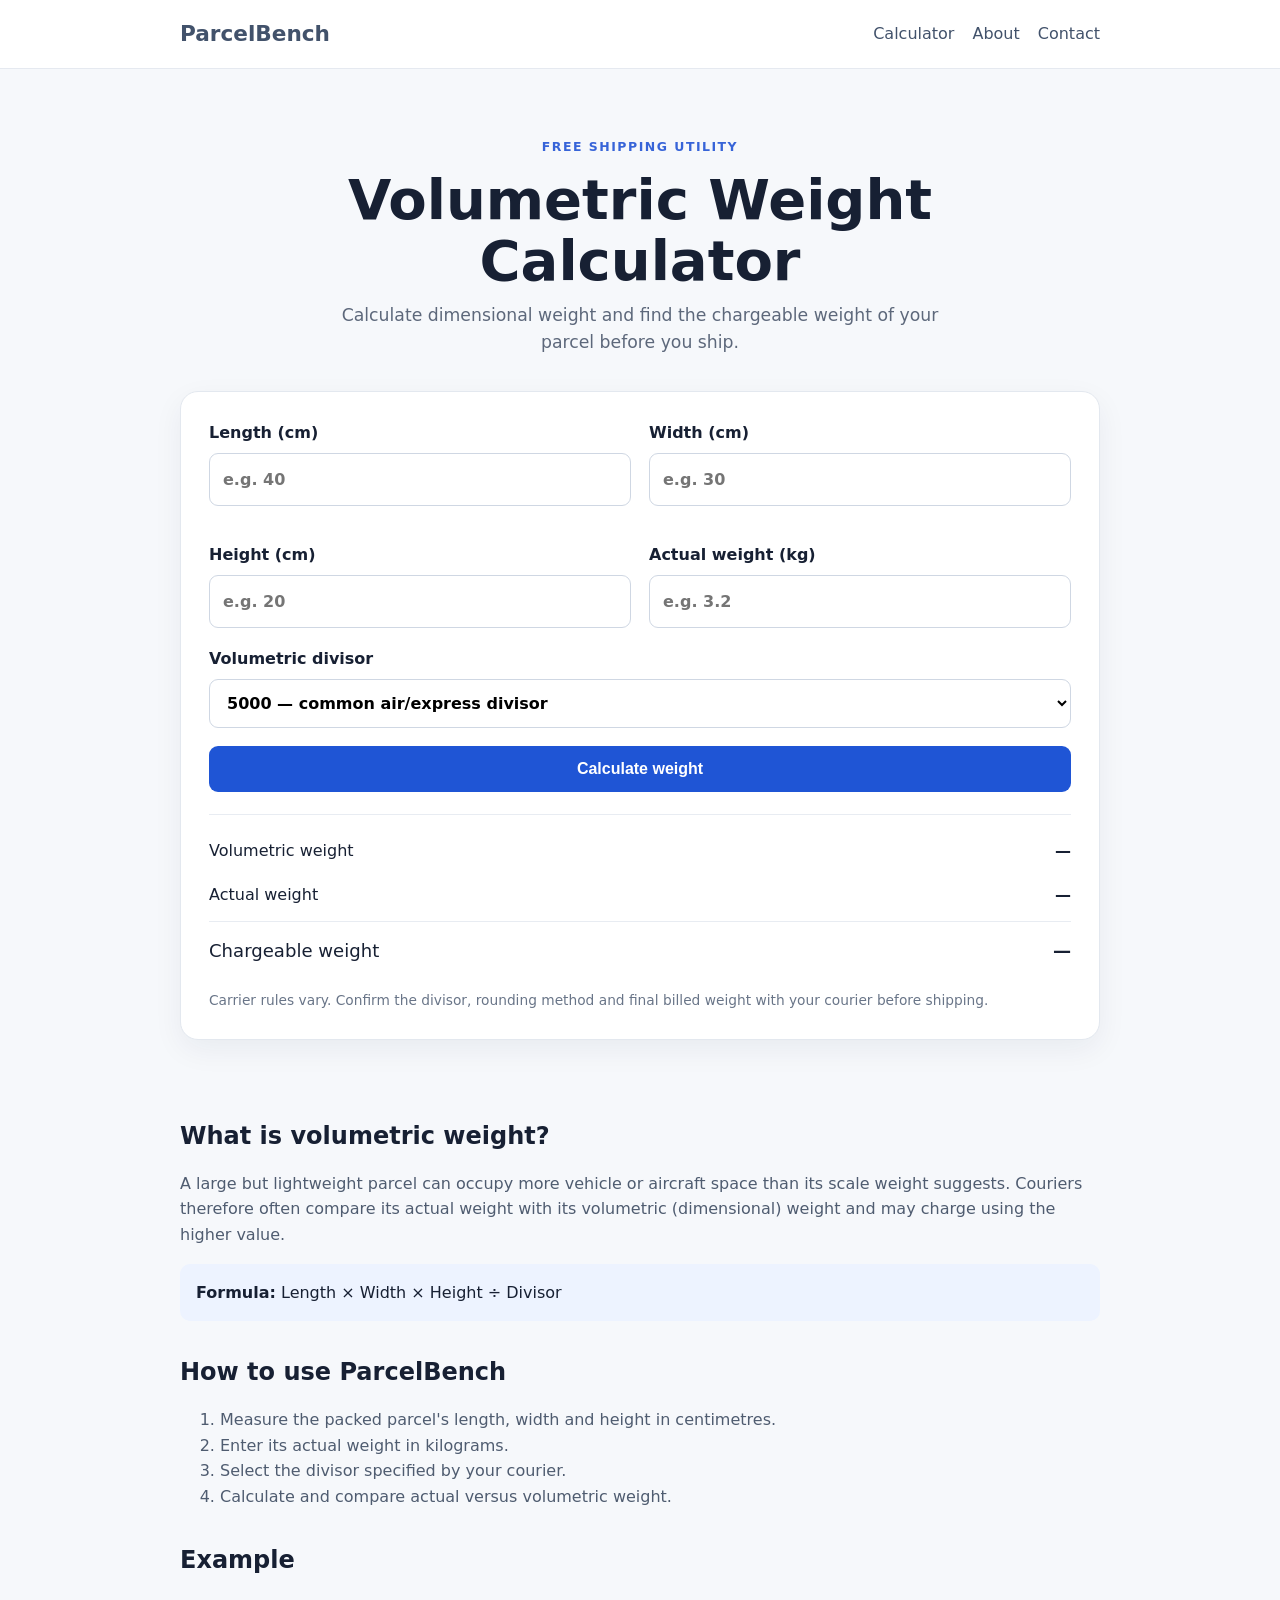
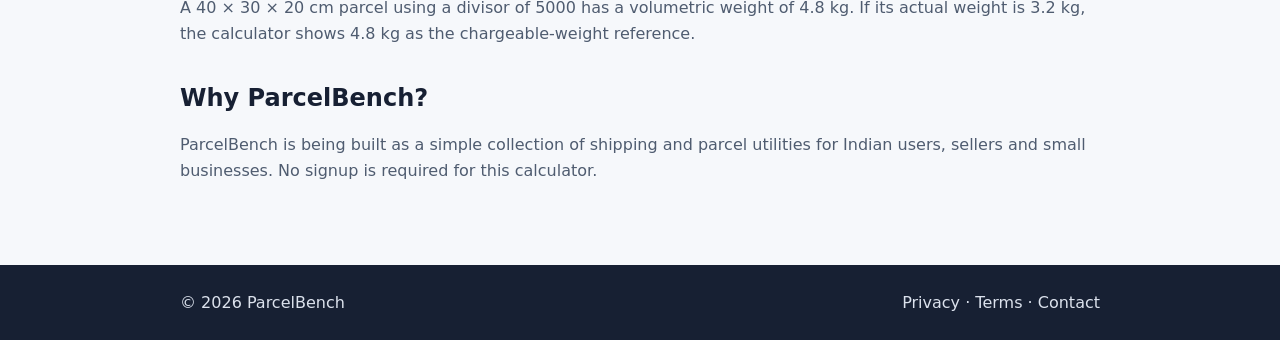
==== index.html @ e7655ba0 "Add files via upload" ====
<!doctype html>
<html lang="en-IN">
<head>
  <meta charset="utf-8">
  <meta name="viewport" content="width=device-width,initial-scale=1">
  <title>Volumetric Weight Calculator India | ParcelBench</title>
  <meta name="description" content="Free volumetric and chargeable weight calculator for parcels and courier shipments in India. Compare actual and dimensional weight instantly.">
  <link rel="canonical" href="https://parcelbench.in/">
  <link rel="stylesheet" href="styles.css">
</head>
<body>
<header><div class="wrap nav"><a class="brand" href="/">ParcelBench</a><nav><a href="#calculator">Calculator</a><a href="about.html">About</a><a href="contact.html">Contact</a></nav></div></header>
<main>
<section class="hero wrap">
  <span class="eyebrow">FREE SHIPPING UTILITY</span>
  <h1>Volumetric Weight Calculator</h1>
  <p>Calculate dimensional weight and find the chargeable weight of your parcel before you ship.</p>
</section>
<section id="calculator" class="wrap">
<div class="card calculator">
  <div class="grid">
    <label>Length (cm)<input id="length" type="number" min="0" step="0.01" placeholder="e.g. 40"></label>
    <label>Width (cm)<input id="width" type="number" min="0" step="0.01" placeholder="e.g. 30"></label>
    <label>Height (cm)<input id="height" type="number" min="0" step="0.01" placeholder="e.g. 20"></label>
    <label>Actual weight (kg)<input id="actual" type="number" min="0" step="0.01" placeholder="e.g. 3.2"></label>
  </div>
  <label>Volumetric divisor
    <select id="divisor">
      <option value="5000">5000 — common air/express divisor</option>
      <option value="6000">6000 — alternative courier divisor</option>
      <option value="4000">4000 — custom/common carrier divisor</option>
    </select>
  </label>
  <button id="calculate">Calculate weight</button>
  <div id="result" class="result" aria-live="polite">
    <div><span>Volumetric weight</span><strong id="vol">—</strong></div>
    <div><span>Actual weight</span><strong id="act">—</strong></div>
    <div class="charge"><span>Chargeable weight</span><strong id="charge">—</strong></div>
  </div>
  <p class="note">Carrier rules vary. Confirm the divisor, rounding method and final billed weight with your courier before shipping.</p>
</div>
</section>
<section class="wrap content">
<h2>What is volumetric weight?</h2>
<p>A large but lightweight parcel can occupy more vehicle or aircraft space than its scale weight suggests. Couriers therefore often compare its actual weight with its volumetric (dimensional) weight and may charge using the higher value.</p>
<div class="formula"><strong>Formula:</strong> Length × Width × Height ÷ Divisor</div>
<h2>How to use ParcelBench</h2>
<ol><li>Measure the packed parcel's length, width and height in centimetres.</li><li>Enter its actual weight in kilograms.</li><li>Select the divisor specified by your courier.</li><li>Calculate and compare actual versus volumetric weight.</li></ol>
<h2>Example</h2>
<p>A 40 × 30 × 20 cm parcel using a divisor of 5000 has a volumetric weight of 4.8 kg. If its actual weight is 3.2 kg, the calculator shows 4.8 kg as the chargeable-weight reference.</p>
<h2>Why ParcelBench?</h2>
<p>ParcelBench is being built as a simple collection of shipping and parcel utilities for Indian users, sellers and small businesses. No signup is required for this calculator.</p>
</section>
</main>
<footer><div class="wrap"><span>© 2026 ParcelBench</span><span><a href="privacy.html">Privacy</a> · <a href="terms.html">Terms</a> · <a href="contact.html">Contact</a></span></div></footer>
<script src="app.js"></script>
</body></html>
---- styles.css ----
*{box-sizing:border-box}body{margin:0;font-family:Inter,system-ui,-apple-system,Segoe UI,Roboto,Arial,sans-serif;color:#172033;background:#f6f8fb;line-height:1.6}.wrap{max-width:960px;margin:auto;padding:0 20px}header{background:#fff;border-bottom:1px solid #e5e9f0}.nav{height:68px;display:flex;align-items:center;justify-content:space-between}.brand{font-size:1.35rem;font-weight:800;color:#172033;text-decoration:none}.nav nav{display:flex;gap:18px}.nav a,footer a{color:#42526b;text-decoration:none}.hero{text-align:center;padding-top:64px;padding-bottom:34px}.eyebrow{font-size:.78rem;font-weight:800;letter-spacing:.12em;color:#3764d8}.hero h1{font-size:clamp(2rem,6vw,3.5rem);line-height:1.1;margin:10px 0}.hero p{font-size:1.08rem;color:#5d687b;max-width:650px;margin:auto}.card{background:#fff;border:1px solid #e3e8ef;border-radius:18px;box-shadow:0 10px 30px rgba(20,35,60,.06)}.calculator{padding:28px}.grid{display:grid;grid-template-columns:repeat(2,1fr);gap:18px}label{display:block;font-weight:700;margin-bottom:18px}input,select{display:block;width:100%;margin-top:7px;padding:13px;border:1px solid #cfd7e3;border-radius:9px;background:#fff;font:inherit}button{width:100%;padding:14px;border:0;border-radius:9px;background:#1f55d5;color:#fff;font-size:1rem;font-weight:800;cursor:pointer}.result{margin-top:22px;border-top:1px solid #e8ecf2;padding-top:14px}.result div{display:flex;justify-content:space-between;padding:9px 0}.result .charge{font-size:1.13rem;border-top:1px solid #e8ecf2;margin-top:5px;padding-top:15px}.note{font-size:.86rem;color:#697588;margin-bottom:0}.content{padding-top:45px;padding-bottom:65px}.content h2{margin-top:36px;line-height:1.25}.formula{background:#edf3ff;padding:16px;border-radius:10px}.content p,.content li{color:#4f5c70}footer{background:#172033;color:#dce2ed;padding:25px 0}footer .wrap{display:flex;justify-content:space-between;gap:20px}footer a{color:#dce2ed}@media(max-width:620px){.grid{grid-template-columns:1fr}.nav nav a:first-child{display:none}.calculator{padding:20px}.hero{padding-top:45px}footer .wrap{flex-direction:column}}
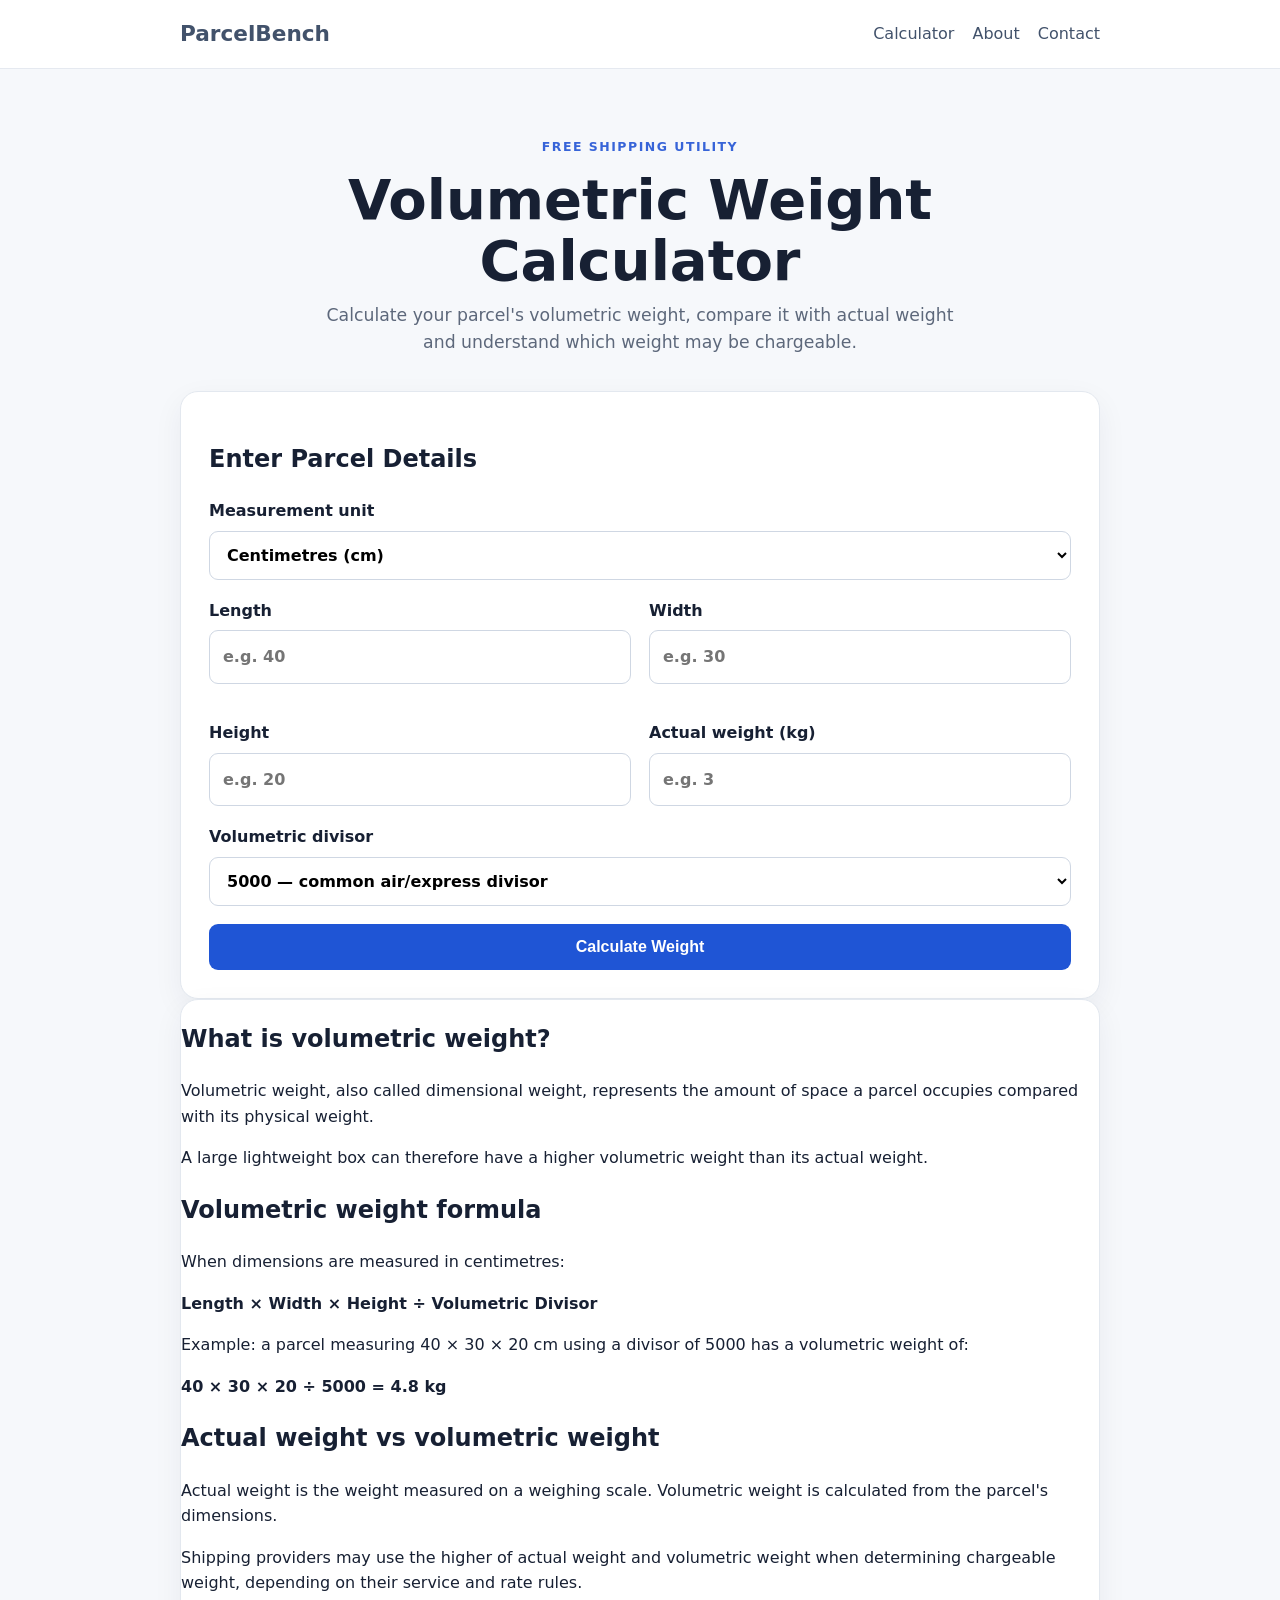
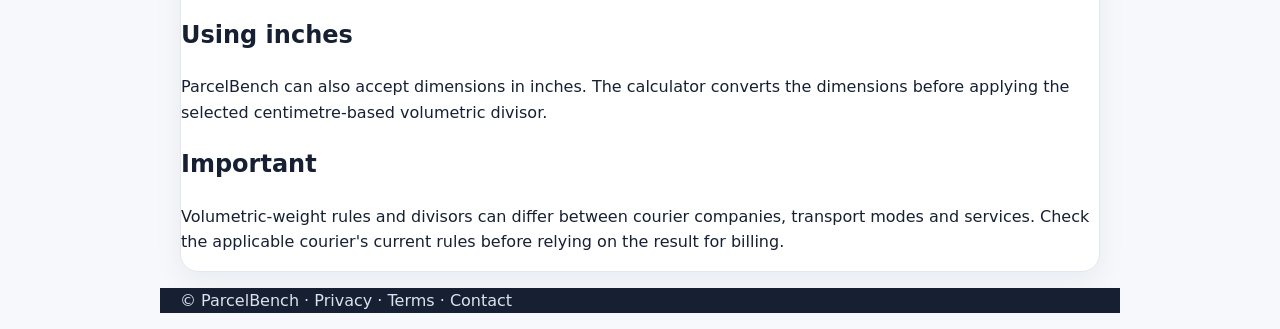
==== commit 3d16951e: "Update index.html" ====
--- a/index.html
+++ b/index.html
@@ -3,55 +3,332 @@
 <head>
   <meta charset="utf-8">
   <meta name="viewport" content="width=device-width,initial-scale=1">
+
   <title>Volumetric Weight Calculator India | ParcelBench</title>
-  <meta name="description" content="Free volumetric and chargeable weight calculator for parcels and courier shipments in India. Compare actual and dimensional weight instantly.">
+
+  <meta name="description"
+    content="Free volumetric weight and chargeable weight calculator for parcels. Enter dimensions and actual weight to compare actual vs volumetric weight. Supports cm and inches.">
+
   <link rel="canonical" href="https://parcelbench.in/">
   <link rel="stylesheet" href="styles.css">
 </head>
+
 <body>
-<header><div class="wrap nav"><a class="brand" href="/">ParcelBench</a><nav><a href="#calculator">Calculator</a><a href="about.html">About</a><a href="contact.html">Contact</a></nav></div></header>
+
+<header>
+  <div class="wrap nav">
+    <a class="brand" href="/">ParcelBench</a>
+
+    <nav>
+      <a href="#calculator">Calculator</a>
+      <a href="about.html">About</a>
+      <a href="contact.html">Contact</a>
+    </nav>
+  </div>
+</header>
+
 <main>
-<section class="hero wrap">
-  <span class="eyebrow">FREE SHIPPING UTILITY</span>
-  <h1>Volumetric Weight Calculator</h1>
-  <p>Calculate dimensional weight and find the chargeable weight of your parcel before you ship.</p>
-</section>
-<section id="calculator" class="wrap">
-<div class="card calculator">
-  <div class="grid">
-    <label>Length (cm)<input id="length" type="number" min="0" step="0.01" placeholder="e.g. 40"></label>
-    <label>Width (cm)<input id="width" type="number" min="0" step="0.01" placeholder="e.g. 30"></label>
-    <label>Height (cm)<input id="height" type="number" min="0" step="0.01" placeholder="e.g. 20"></label>
-    <label>Actual weight (kg)<input id="actual" type="number" min="0" step="0.01" placeholder="e.g. 3.2"></label>
-  </div>
-  <label>Volumetric divisor
-    <select id="divisor">
-      <option value="5000">5000 — common air/express divisor</option>
-      <option value="6000">6000 — alternative courier divisor</option>
-      <option value="4000">4000 — custom/common carrier divisor</option>
-    </select>
-  </label>
-  <button id="calculate">Calculate weight</button>
-  <div id="result" class="result" aria-live="polite">
-    <div><span>Volumetric weight</span><strong id="vol">—</strong></div>
-    <div><span>Actual weight</span><strong id="act">—</strong></div>
-    <div class="charge"><span>Chargeable weight</span><strong id="charge">—</strong></div>
-  </div>
-  <p class="note">Carrier rules vary. Confirm the divisor, rounding method and final billed weight with your courier before shipping.</p>
-</div>
-</section>
-<section class="wrap content">
-<h2>What is volumetric weight?</h2>
-<p>A large but lightweight parcel can occupy more vehicle or aircraft space than its scale weight suggests. Couriers therefore often compare its actual weight with its volumetric (dimensional) weight and may charge using the higher value.</p>
-<div class="formula"><strong>Formula:</strong> Length × Width × Height ÷ Divisor</div>
-<h2>How to use ParcelBench</h2>
-<ol><li>Measure the packed parcel's length, width and height in centimetres.</li><li>Enter its actual weight in kilograms.</li><li>Select the divisor specified by your courier.</li><li>Calculate and compare actual versus volumetric weight.</li></ol>
-<h2>Example</h2>
-<p>A 40 × 30 × 20 cm parcel using a divisor of 5000 has a volumetric weight of 4.8 kg. If its actual weight is 3.2 kg, the calculator shows 4.8 kg as the chargeable-weight reference.</p>
-<h2>Why ParcelBench?</h2>
-<p>ParcelBench is being built as a simple collection of shipping and parcel utilities for Indian users, sellers and small businesses. No signup is required for this calculator.</p>
-</section>
+
+  <section class="hero wrap">
+    <span class="eyebrow">FREE SHIPPING UTILITY</span>
+
+    <h1>Volumetric Weight Calculator</h1>
+
+    <p>
+      Calculate your parcel's volumetric weight, compare it with
+      actual weight and understand which weight may be chargeable.
+    </p>
+  </section>
+
+
+  <section id="calculator" class="wrap">
+
+    <div class="card calculator">
+
+      <h2>Enter Parcel Details</h2>
+
+      <label>
+        Measurement unit
+        <select id="unit">
+          <option value="cm">Centimetres (cm)</option>
+          <option value="in">Inches (in)</option>
+        </select>
+      </label>
+
+      <div class="grid">
+
+        <label>
+          Length
+          <input id="length" type="number" min="0" step="0.01"
+            placeholder="e.g. 40">
+        </label>
+
+        <label>
+          Width
+          <input id="width" type="number" min="0" step="0.01"
+            placeholder="e.g. 30">
+        </label>
+
+        <label>
+          Height
+          <input id="height" type="number" min="0" step="0.01"
+            placeholder="e.g. 20">
+        </label>
+
+        <label>
+          Actual weight (kg)
+          <input id="actual" type="number" min="0" step="0.01"
+            placeholder="e.g. 3">
+        </label>
+
+      </div>
+
+
+      <label>
+        Volumetric divisor
+
+        <select id="divisor">
+          <option value="5000">5000 — common air/express divisor</option>
+          <option value="6000">6000 — alternative divisor</option>
+          <option value="custom">Custom divisor</option>
+        </select>
+      </label>
+
+
+      <div id="customDivisorBox" style="display:none;">
+        <label>
+          Custom divisor
+          <input id="customDivisor" type="number" min="1"
+            placeholder="Enter divisor">
+        </label>
+      </div>
+
+
+      <button id="calculateBtn" type="button">
+        Calculate Weight
+      </button>
+
+
+      <div id="result" style="display:none; margin-top:24px;">
+
+        <h2>Your Parcel Result</h2>
+
+        <p>
+          Actual weight:
+          <strong id="actualResult"></strong>
+        </p>
+
+        <p>
+          Volumetric weight:
+          <strong id="volumetricResult"></strong>
+        </p>
+
+        <p>
+          Chargeable weight:
+          <strong id="chargeableResult"></strong>
+        </p>
+
+        <div class="note">
+          <strong>Why?</strong>
+          <span id="reasonResult"></span>
+        </div>
+
+      </div>
+
+    </div>
+
+  </section>
+
+
+  <section class="wrap">
+
+    <div class="card">
+
+      <h2>What is volumetric weight?</h2>
+
+      <p>
+        Volumetric weight, also called dimensional weight, represents
+        the amount of space a parcel occupies compared with its
+        physical weight.
+      </p>
+
+      <p>
+        A large lightweight box can therefore have a higher
+        volumetric weight than its actual weight.
+      </p>
+
+
+      <h2>Volumetric weight formula</h2>
+
+      <p>
+        When dimensions are measured in centimetres:
+      </p>
+
+      <p>
+        <strong>
+          Length × Width × Height ÷ Volumetric Divisor
+        </strong>
+      </p>
+
+      <p>
+        Example: a parcel measuring 40 × 30 × 20 cm using a divisor
+        of 5000 has a volumetric weight of:
+      </p>
+
+      <p>
+        <strong>40 × 30 × 20 ÷ 5000 = 4.8 kg</strong>
+      </p>
+
+
+      <h2>Actual weight vs volumetric weight</h2>
+
+      <p>
+        Actual weight is the weight measured on a weighing scale.
+        Volumetric weight is calculated from the parcel's dimensions.
+      </p>
+
+      <p>
+        Shipping providers may use the higher of actual weight and
+        volumetric weight when determining chargeable weight,
+        depending on their service and rate rules.
+      </p>
+
+
+      <h2>Using inches</h2>
+
+      <p>
+        ParcelBench can also accept dimensions in inches. The
+        calculator converts the dimensions before applying the
+        selected centimetre-based volumetric divisor.
+      </p>
+
+
+      <h2>Important</h2>
+
+      <p>
+        Volumetric-weight rules and divisors can differ between
+        courier companies, transport modes and services. Check the
+        applicable courier's current rules before relying on the
+        result for billing.
+      </p>
+
+    </div>
+
+  </section>
+
 </main>
-<footer><div class="wrap"><span>© 2026 ParcelBench</span><span><a href="privacy.html">Privacy</a> · <a href="terms.html">Terms</a> · <a href="contact.html">Contact</a></span></div></footer>
-<script src="app.js"></script>
-</body></html>+
+
+<footer class="wrap">
+  <p>
+    © ParcelBench ·
+    <a href="privacy.html">Privacy</a> ·
+    <a href="terms.html">Terms</a> ·
+    <a href="contact.html">Contact</a>
+  </p>
+</footer>
+
+
+<script>
+const unit = document.getElementById("unit");
+const divisorSelect = document.getElementById("divisor");
+const customBox = document.getElementById("customDivisorBox");
+
+divisorSelect.addEventListener("change", function () {
+  customBox.style.display =
+    divisorSelect.value === "custom" ? "block" : "none";
+});
+
+
+document.getElementById("calculateBtn").addEventListener("click", function () {
+
+  let length = parseFloat(document.getElementById("length").value);
+  let width = parseFloat(document.getElementById("width").value);
+  let height = parseFloat(document.getElementById("height").value);
+  let actual = parseFloat(document.getElementById("actual").value);
+
+  if (
+    !Number.isFinite(length) ||
+    !Number.isFinite(width) ||
+    !Number.isFinite(height) ||
+    !Number.isFinite(actual) ||
+    length <= 0 ||
+    width <= 0 ||
+    height <= 0 ||
+    actual <= 0
+  ) {
+    alert("Please enter valid parcel dimensions and actual weight.");
+    return;
+  }
+
+
+  if (unit.value === "in") {
+    length *= 2.54;
+    width *= 2.54;
+    height *= 2.54;
+  }
+
+
+  let divisor;
+
+  if (divisorSelect.value === "custom") {
+    divisor = parseFloat(
+      document.getElementById("customDivisor").value
+    );
+  } else {
+    divisor = parseFloat(divisorSelect.value);
+  }
+
+
+  if (!Number.isFinite(divisor) || divisor <= 0) {
+    alert("Please enter a valid volumetric divisor.");
+    return;
+  }
+
+
+  const volumetric = (length * width * height) / divisor;
+  const chargeable = Math.max(actual, volumetric);
+
+
+  document.getElementById("actualResult").textContent =
+    actual.toFixed(2) + " kg";
+
+  document.getElementById("volumetricResult").textContent =
+    volumetric.toFixed(2) + " kg";
+
+  document.getElementById("chargeableResult").textContent =
+    chargeable.toFixed(2) + " kg";
+
+
+  let reason;
+
+  if (volumetric > actual) {
+
+    reason =
+      " The volumetric weight is higher than the actual weight, " +
+      "so " + volumetric.toFixed(2) +
+      " kg is the chargeable weight under the selected divisor assumption.";
+
+  } else if (actual > volumetric) {
+
+    reason =
+      " The actual weight is higher than the volumetric weight, " +
+      "so " + actual.toFixed(2) +
+      " kg is the chargeable weight under this calculation.";
+
+  } else {
+
+    reason =
+      " The actual and volumetric weights are equal.";
+
+  }
+
+
+  document.getElementById("reasonResult").textContent = reason;
+  document.getElementById("result").style.display = "block";
+
+});
+</script>
+
+</body>
+</html>
